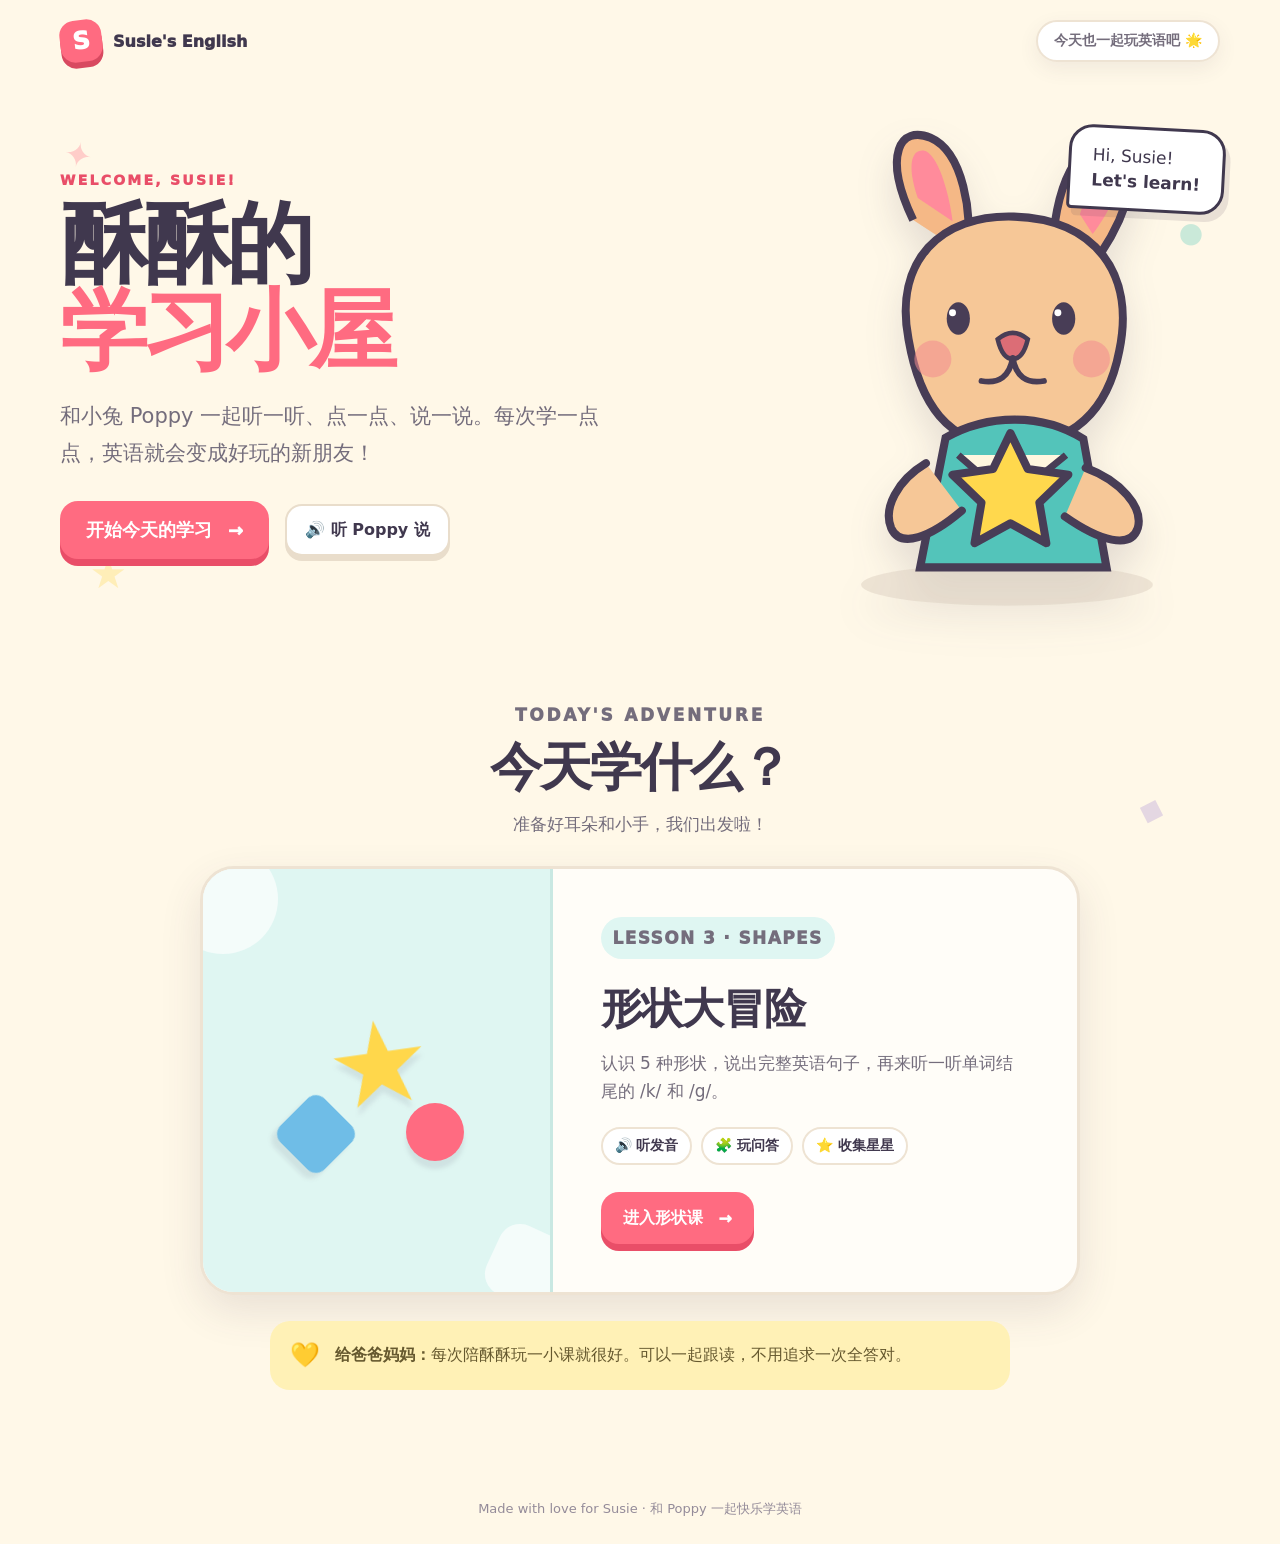
==== index.html @ 44d954c2 "Add Susie learning homepage" ====
<!doctype html>
<html lang="zh-CN">
<head>
  <meta charset="UTF-8" />
  <meta name="viewport" content="width=device-width, initial-scale=1.0" />
  <meta name="theme-color" content="#fff8e8" />
  <meta name="description" content="酥酥的英语学习小屋，和小兔 Poppy 一起快乐学习。" />
  <title>酥酥的学习小屋</title>
  <link rel="icon" type="image/svg+xml" href="data:image/svg+xml,%3Csvg xmlns='http://www.w3.org/2000/svg' viewBox='0 0 64 64'%3E%3Cpath fill='%23ff6b81' d='M32 55S8 41 8 21C8 8 25 5 32 17 39 5 56 8 56 21 56 41 32 55 32 55Z'/%3E%3C/svg%3E" />
  <style>
    :root {
      --ink: #40384e;
      --muted: #746d7c;
      --cream: #fff8e8;
      --paper: #fffdf8;
      --coral: #ff6b81;
      --coral-dark: #e94e68;
      --mint: #51c6b7;
      --yellow: #ffd74b;
      --blue: #6fbde7;
      --purple: #a78bd4;
      --shadow: 0 16px 42px rgba(72, 61, 86, .12);
    }

    * { box-sizing: border-box; }
    html { scroll-behavior: smooth; }
    body {
      margin: 0;
      min-height: 100vh;
      overflow-x: hidden;
      color: var(--ink);
      background: var(--cream);
      font-family: ui-rounded, "Nunito", "Arial Rounded MT Bold", system-ui, sans-serif;
    }
    button, a { font: inherit; }
    button:focus-visible, a:focus-visible {
      outline: 4px solid rgba(111, 189, 231, .55);
      outline-offset: 4px;
    }

    .page-decor { position: fixed; inset: 0; z-index: -1; overflow: hidden; pointer-events: none; }
    .page-decor span { position: absolute; opacity: .3; font-weight: 900; }
    .page-decor span:nth-child(1) { top: 15%; left: 5%; color: var(--coral); font-size: 34px; transform: rotate(12deg); }
    .page-decor span:nth-child(2) { top: 24%; right: 6%; color: var(--mint); font-size: 28px; }
    .page-decor span:nth-child(3) { top: 61%; left: 7%; color: var(--yellow); font-size: 42px; }
    .page-decor span:nth-child(4) { right: 9%; bottom: 8%; color: var(--purple); font-size: 32px; transform: rotate(18deg); }

    .topbar {
      width: min(1160px, calc(100% - 40px));
      min-height: 82px;
      margin: 0 auto;
      display: flex;
      align-items: center;
      justify-content: space-between;
      gap: 20px;
    }
    .brand { display: flex; align-items: center; gap: 11px; color: var(--ink); text-decoration: none; font-weight: 950; }
    .brand-mark {
      width: 42px;
      height: 42px;
      display: grid;
      place-items: center;
      color: white;
      background: var(--coral);
      border-radius: 15px;
      box-shadow: 0 6px 0 #d84960;
      font-size: 24px;
      transform: rotate(-7deg);
    }
    .welcome-pill {
      margin: 0;
      padding: 10px 16px;
      color: var(--muted);
      background: white;
      border: 2px solid #eee3d3;
      border-radius: 99px;
      box-shadow: 0 7px 20px rgba(72, 61, 86, .08);
      font-size: 14px;
      font-weight: 850;
    }

    main { width: min(1160px, calc(100% - 40px)); margin: 0 auto; }
    .hero {
      min-height: 560px;
      display: flex;
      align-items: center;
      justify-content: space-between;
      gap: 40px;
      padding: 35px 0 65px;
    }
    .hero-copy { flex: 1 1 55%; max-width: 650px; }
    .eyebrow {
      margin: 0 0 13px;
      color: var(--coral-dark);
      font-size: 14px;
      font-weight: 950;
      letter-spacing: .16em;
    }
    h1 {
      margin: 0 0 24px;
      font-size: clamp(52px, 7.3vw, 88px);
      line-height: .98;
      letter-spacing: -.055em;
    }
    h1 span { color: var(--coral); }
    .hero-subtitle {
      max-width: 560px;
      margin: 0;
      color: var(--muted);
      font-size: clamp(17px, 2vw, 21px);
      line-height: 1.75;
    }
    .hero-actions { display: flex; align-items: center; flex-wrap: wrap; gap: 16px; margin-top: 30px; }
    .primary {
      display: inline-flex;
      align-items: center;
      justify-content: center;
      gap: 16px;
      min-height: 58px;
      padding: 16px 26px;
      color: white;
      background: var(--coral);
      border: 0;
      border-radius: 18px;
      box-shadow: 0 7px 0 var(--coral-dark);
      text-decoration: none;
      font-size: 18px;
      font-weight: 950;
      transition: transform .15s, box-shadow .15s;
    }
    .primary:hover { transform: translateY(-2px); box-shadow: 0 9px 0 var(--coral-dark); }
    .primary:active { transform: translateY(5px); box-shadow: 0 2px 0 var(--coral-dark); }
    .listen-button {
      min-height: 52px;
      padding: 11px 18px;
      color: var(--ink);
      background: white;
      border: 2px solid #e9ddcb;
      border-radius: 17px;
      box-shadow: 0 5px 0 #e9ddcb;
      cursor: pointer;
      font-weight: 900;
    }
    .listen-button:active { transform: translateY(3px); box-shadow: 0 2px 0 #e9ddcb; }

    .mascot-stage { position: relative; flex: 0 1 440px; min-width: 340px; }
    .mascot {
      display: block;
      width: 100%;
      max-height: 510px;
      filter: drop-shadow(0 20px 18px rgba(72, 61, 86, .14));
      animation: bob 3s ease-in-out infinite;
    }
    .speech-bubble {
      position: absolute;
      top: 10px;
      right: -5px;
      z-index: 2;
      padding: 15px 21px;
      background: white;
      border: 3px solid var(--ink);
      border-radius: 24px 24px 24px 5px;
      box-shadow: 5px 7px 0 rgba(72,61,86,.12);
      font-size: 17px;
      line-height: 1.45;
      transform: rotate(3deg);
    }
    @keyframes bob { 50% { transform: translateY(-9px) rotate(1deg); } }

    .learning-path { padding: 25px 0 90px; }
    .section-title { text-align: center; margin-bottom: 30px; }
    .section-title .eyebrow { margin-bottom: 8px; }
    .section-title h2 { margin: 0 0 10px; font-size: clamp(34px, 5vw, 52px); letter-spacing: -.04em; }
    .section-title p { margin: 0; color: var(--muted); font-size: 17px; }
    .lesson-card {
      width: min(880px, 100%);
      margin: 0 auto;
      display: grid;
      grid-template-columns: minmax(210px, .8fr) 1.2fr;
      overflow: hidden;
      background: var(--paper);
      border: 3px solid #eee3d3;
      border-radius: 34px;
      box-shadow: var(--shadow);
    }
    .lesson-art {
      position: relative;
      min-height: 300px;
      display: grid;
      place-items: center;
      overflow: hidden;
      background: #dff6f2;
      border-right: 3px solid #c9e8e2;
    }
    .lesson-art::before, .lesson-art::after { content: ""; position: absolute; background: white; opacity: .65; }
    .lesson-art::before { width: 110px; height: 110px; border-radius: 50%; left: -35px; top: -25px; }
    .lesson-art::after { width: 75px; height: 75px; border-radius: 22px; right: -15px; bottom: -12px; transform: rotate(25deg); }
    .shape-picture { position: relative; width: 190px; height: 190px; }
    .shape-picture span { position: absolute; display: block; filter: drop-shadow(0 8px 2px rgba(72,61,86,.1)); }
    .shape-picture .star { left: 46px; top: 21px; color: var(--yellow); font-size: 116px; line-height: 1; transform: rotate(-8deg); }
    .shape-picture .circle { right: 7px; bottom: 14px; width: 58px; height: 58px; background: var(--coral); border-radius: 50%; }
    .shape-picture .diamond { left: 4px; bottom: 10px; width: 62px; height: 62px; background: var(--blue); border-radius: 12px; transform: rotate(45deg); }
    .lesson-info { padding: clamp(26px, 5vw, 48px); display: flex; flex-direction: column; justify-content: center; }
    .lesson-tag { width: fit-content; margin: 0 0 14px; padding: 7px 12px; color: #257b70; background: #dff6f2; border-radius: 99px; font-size: 13px; font-weight: 950; letter-spacing: .08em; }
    .lesson-info h3 { margin: 0 0 12px; font-size: clamp(30px, 4vw, 42px); letter-spacing: -.03em; }
    .lesson-info > p { margin: 0 0 22px; color: var(--muted); font-size: 17px; line-height: 1.65; }
    .lesson-details { display: flex; flex-wrap: wrap; gap: 9px; margin-bottom: 27px; }
    .lesson-details span { padding: 8px 12px; background: white; border: 2px solid #eee3d3; border-radius: 99px; font-size: 14px; font-weight: 850; }
    .lesson-info .primary { align-self: flex-start; min-height: 52px; padding: 13px 22px; font-size: 16px; }

    .parent-note {
      width: min(740px, 100%);
      margin: 26px auto 0;
      display: flex;
      align-items: center;
      gap: 15px;
      padding: 16px 20px;
      background: #fff1b6;
      border-radius: 20px;
      color: #66592f;
      line-height: 1.55;
    }
    .parent-note span { font-size: 24px; }
    .parent-note p { margin: 0; }

    footer { min-height: 64px; padding: 20px; color: #948b99; text-align: center; font-size: 13px; }

    @media (max-width: 780px) {
      .topbar, main { width: min(100% - 28px, 680px); }
      .topbar { min-height: 70px; }
      .brand > span:last-child { display: none; }
      .welcome-pill { padding: 9px 12px; }
      .hero { min-height: auto; flex-direction: column; gap: 28px; padding: 45px 0 60px; text-align: center; }
      .hero-copy { display: flex; flex-direction: column; align-items: center; }
      h1 { font-size: clamp(47px, 13.5vw, 68px); }
      .hero-actions { justify-content: center; }
      .mascot-stage { min-width: 0; width: min(390px, 96%); }
      .speech-bubble { right: 0; }
      .lesson-card { grid-template-columns: 1fr; }
      .lesson-art { min-height: 235px; border-right: 0; border-bottom: 3px solid #c9e8e2; }
      .lesson-info { text-align: center; align-items: center; }
      .lesson-info .primary { align-self: center; width: 100%; }
      .lesson-details { justify-content: center; }
      .parent-note { align-items: flex-start; text-align: left; }
    }

    @media (max-width: 420px) {
      .welcome-pill { font-size: 12px; }
      .hero-actions { width: 100%; }
      .hero-actions > * { width: 100%; }
      .speech-bubble { top: -6px; padding: 12px 16px; font-size: 15px; }
    }

    @media (prefers-reduced-motion: reduce) {
      *, *::before, *::after {
        animation-duration: .01ms !important;
        animation-iteration-count: 1 !important;
        scroll-behavior: auto !important;
        transition: none !important;
      }
    }
  </style>
</head>
<body>
  <div class="page-decor" aria-hidden="true"><span>✦</span><span>●</span><span>★</span><span>◆</span></div>

  <header class="topbar">
    <a class="brand" href="#home" aria-label="回到酥酥的学习首页">
      <span class="brand-mark">S</span>
      <span>Susie's English</span>
    </a>
    <p class="welcome-pill">今天也一起玩英语吧 🌟</p>
  </header>

  <main id="home">
    <section class="hero" aria-labelledby="pageTitle">
      <div class="hero-copy">
        <p class="eyebrow">WELCOME, SUSIE!</p>
        <h1 id="pageTitle">酥酥的<br><span>学习小屋</span></h1>
        <p class="hero-subtitle">和小兔 Poppy 一起听一听、点一点、说一说。每次学一点点，英语就会变成好玩的新朋友！</p>
        <div class="hero-actions">
          <a class="primary" href="shapes/index.html">开始今天的学习 <span aria-hidden="true">→</span></a>
          <button class="listen-button" id="helloButton" type="button" aria-label="听 Poppy 打招呼">🔊 听 Poppy 说</button>
        </div>
      </div>

      <div class="mascot-stage" aria-label="小兔 Poppy 拿着星星欢迎酥酥">
        <div class="speech-bubble">Hi, Susie!<br><strong>Let's learn!</strong></div>
        <svg class="mascot" viewBox="0 0 380 430" role="img" aria-label="开心的小兔 Poppy">
          <ellipse cx="196" cy="404" rx="126" ry="18" fill="#d9cdbd" opacity=".45"/>
          <path d="M115 89C88 32 104 7 130 18c28 12 37 66 31 101" fill="#f5b886" stroke="#483d56" stroke-width="7"/>
          <path d="M236 102c7-64 33-90 57-74 25 17-1 72-27 105" fill="#f5b886" stroke="#483d56" stroke-width="7"/>
          <path d="M119 70c-10-29-5-42 5-41 12 2 22 36 25 61" fill="#ff8b9b"/>
          <path d="M259 84c10-32 22-48 31-42 10 8-4 38-20 59" fill="#ff8b9b"/>
          <path d="M111 192c-13-68 28-108 91-106 70 2 105 49 91 116-9 47-35 80-91 82-59 2-82-40-91-92Z" fill="#f6c797" stroke="#483d56" stroke-width="7"/>
          <ellipse cx="154" cy="174" rx="10" ry="14" fill="#483d56"/>
          <ellipse cx="245" cy="174" rx="10" ry="14" fill="#483d56"/>
          <circle cx="149" cy="169" r="3" fill="white"/><circle cx="240" cy="169" r="3" fill="white"/>
          <path d="M188 192q13-11 26 0-4 17-13 17t-13-17Z" fill="#dc6d76" stroke="#483d56" stroke-width="4"/>
          <path d="M201 208q-4 24-27 20m27-20q4 24 27 20" fill="none" stroke="#483d56" stroke-width="5" stroke-linecap="round"/>
          <circle cx="132" cy="209" r="16" fill="#f28c91" opacity=".55"/><circle cx="269" cy="209" r="16" fill="#f28c91" opacity=".55"/>
          <path d="M143 277c37-21 84-21 119 1l20 111H121Z" fill="#53c4ba" stroke="#483d56" stroke-width="7"/>
          <path d="M154 292l45 39 48-39" fill="#fff7df" stroke="#483d56" stroke-width="6" stroke-linejoin="round"/>
          <path d="M126 299c-25 15-37 39-30 56 8 18 34 8 61-15m107-37c30 11 50 34 45 52-6 19-33 11-63-10" fill="#f6c797" stroke="#483d56" stroke-width="7" stroke-linecap="round"/>
          <path d="M199 273l15 31 35 5-25 24 6 35-31-17-31 17 6-35-25-24 35-5Z" fill="#ffd84d" stroke="#483d56" stroke-width="7" stroke-linejoin="round"/>
        </svg>
      </div>
    </section>

    <section class="learning-path" aria-labelledby="lessonTitle">
      <div class="section-title">
        <p class="eyebrow">TODAY'S ADVENTURE</p>
        <h2 id="lessonTitle">今天学什么？</h2>
        <p>准备好耳朵和小手，我们出发啦！</p>
      </div>

      <article class="lesson-card">
        <div class="lesson-art" aria-hidden="true">
          <div class="shape-picture">
            <span class="star">★</span>
            <span class="circle"></span>
            <span class="diamond"></span>
          </div>
        </div>
        <div class="lesson-info">
          <p class="lesson-tag">LESSON 3 · SHAPES</p>
          <h3>形状大冒险</h3>
          <p>认识 5 种形状，说出完整英语句子，再来听一听单词结尾的 /k/ 和 /g/。</p>
          <div class="lesson-details" aria-label="课程内容">
            <span>🔊 听发音</span>
            <span>🧩 玩问答</span>
            <span>⭐ 收集星星</span>
          </div>
          <a class="primary" href="shapes/index.html">进入形状课 <span aria-hidden="true">→</span></a>
        </div>
      </article>

      <aside class="parent-note">
        <span aria-hidden="true">💛</span>
        <p><strong>给爸爸妈妈：</strong>每次陪酥酥玩一小课就很好。可以一起跟读，不用追求一次全答对。</p>
      </aside>
    </section>
  </main>

  <footer>Made with love for Susie · 和 Poppy 一起快乐学英语</footer>

  <script>
    const helloButton = document.querySelector('#helloButton');
    let preferredVoice = null;

    function voiceScore(voice) {
      const label = `${voice.name} ${voice.voiceURI}`.toLowerCase();
      let score = voice.lang.toLowerCase() === 'en-us' ? 40 : voice.lang.toLowerCase().startsWith('en') ? 10 : -100;
      const preferences = [
        ['microsoft aria online', 180], ['google us english', 170],
        ['ava', 145], ['samantha', 140], ['jenny', 135],
        ['allison', 125], ['zoe', 120], ['aria', 115],
        ['premium', 90], ['enhanced', 80], ['natural', 75]
      ];
      preferences.forEach(([name, points]) => {
        if (label.includes(name)) score += points;
      });
      if (label.includes('espeak')) score -= 120;
      return score;
    }

    function refreshPreferredVoice() {
      if (!('speechSynthesis' in window)) return;
      preferredVoice = window.speechSynthesis.getVoices()
        .filter(voice => voice.lang.toLowerCase().startsWith('en'))
        .sort((a, b) => voiceScore(b) - voiceScore(a))[0] || null;
    }

    function speakWelcome() {
      if (!('speechSynthesis' in window)) return;
      if (!preferredVoice) refreshPreferredVoice();
      window.speechSynthesis.cancel();
      const utterance = new SpeechSynthesisUtterance("Hi, Susie! Let's learn and play together!");
      utterance.lang = 'en-US';
      if (preferredVoice) utterance.voice = preferredVoice;
      utterance.rate = .74;
      utterance.pitch = 1;
      window.speechSynthesis.speak(utterance);
    }

    refreshPreferredVoice();
    if ('speechSynthesis' in window) {
      window.speechSynthesis.addEventListener('voiceschanged', refreshPreferredVoice);
    } else {
      helloButton.hidden = true;
    }
    helloButton.addEventListener('click', speakWelcome);
  </script>
</body>
</html>
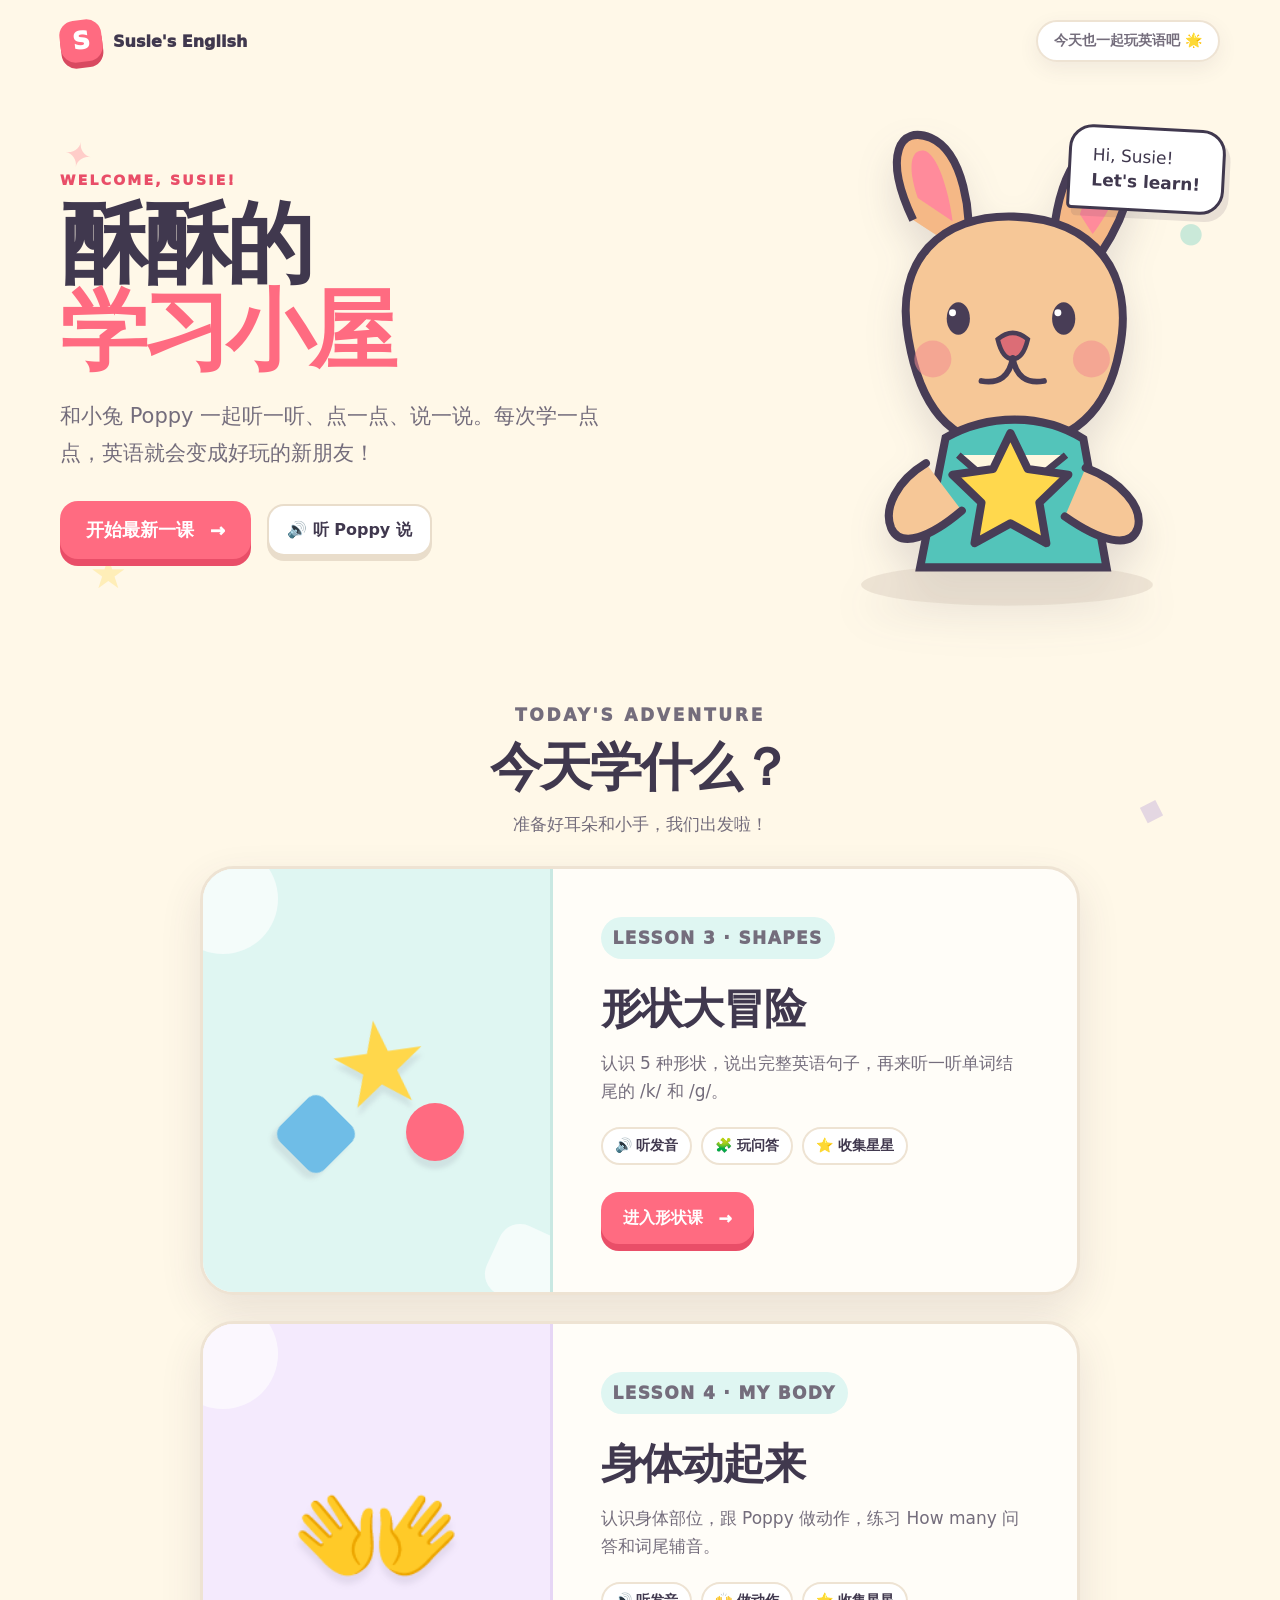
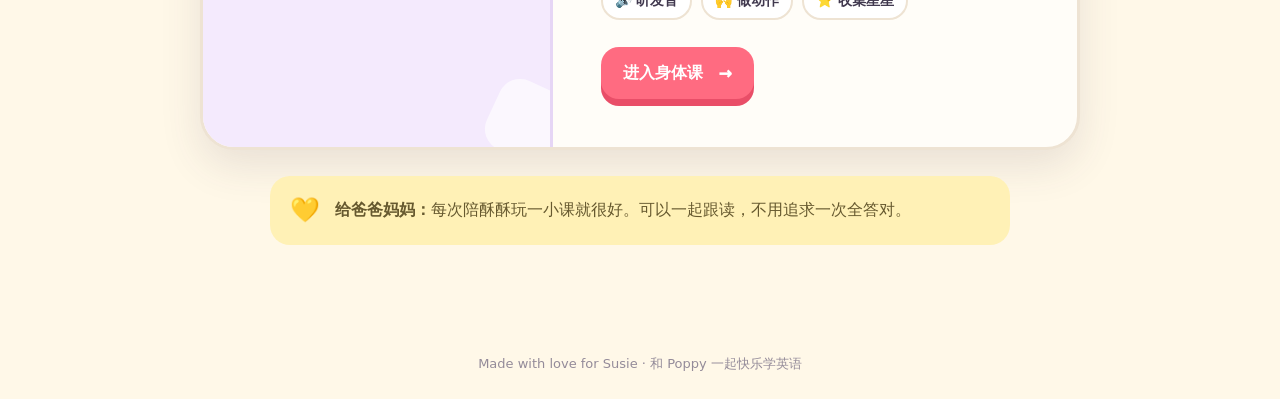
==== commit 4c14acd3: "Link My Body lesson from index.html" ====
--- a/index.html
+++ b/index.html
@@ -279,7 +279,7 @@
         <h1 id="pageTitle">酥酥的<br><span>学习小屋</span></h1>
         <p class="hero-subtitle">和小兔 Poppy 一起听一听、点一点、说一说。每次学一点点，英语就会变成好玩的新朋友！</p>
         <div class="hero-actions">
-          <a class="primary" href="shapes/index.html">开始今天的学习 <span aria-hidden="true">→</span></a>
+          <a class="primary" href="body/index.html">开始最新一课 <span aria-hidden="true">→</span></a>
           <button class="listen-button" id="helloButton" type="button" aria-label="听 Poppy 打招呼">🔊 听 Poppy 说</button>
         </div>
       </div>
@@ -335,6 +335,19 @@
         </div>
       </article>
 
+      <article class="lesson-card" style="margin-top:26px">
+        <div class="lesson-art" style="background:#f4eafd;border-color:#e6d6f5" aria-hidden="true">
+          <span style="font-size:clamp(90px,14vw,140px);filter:drop-shadow(0 8px 3px rgba(72,61,86,.1))">👐</span>
+        </div>
+        <div class="lesson-info">
+          <p class="lesson-tag">LESSON 4 · MY BODY</p>
+          <h3>身体动起来</h3>
+          <p>认识身体部位，跟 Poppy 做动作，练习 How many 问答和词尾辅音。</p>
+          <div class="lesson-details" aria-label="课程内容"><span>🔊 听发音</span><span>🙌 做动作</span><span>⭐ 收集星星</span></div>
+          <a class="primary" href="body/index.html">进入身体课 <span aria-hidden="true">→</span></a>
+        </div>
+      </article>
+
       <aside class="parent-note">
         <span aria-hidden="true">💛</span>
         <p><strong>给爸爸妈妈：</strong>每次陪酥酥玩一小课就很好。可以一起跟读，不用追求一次全答对。</p>
